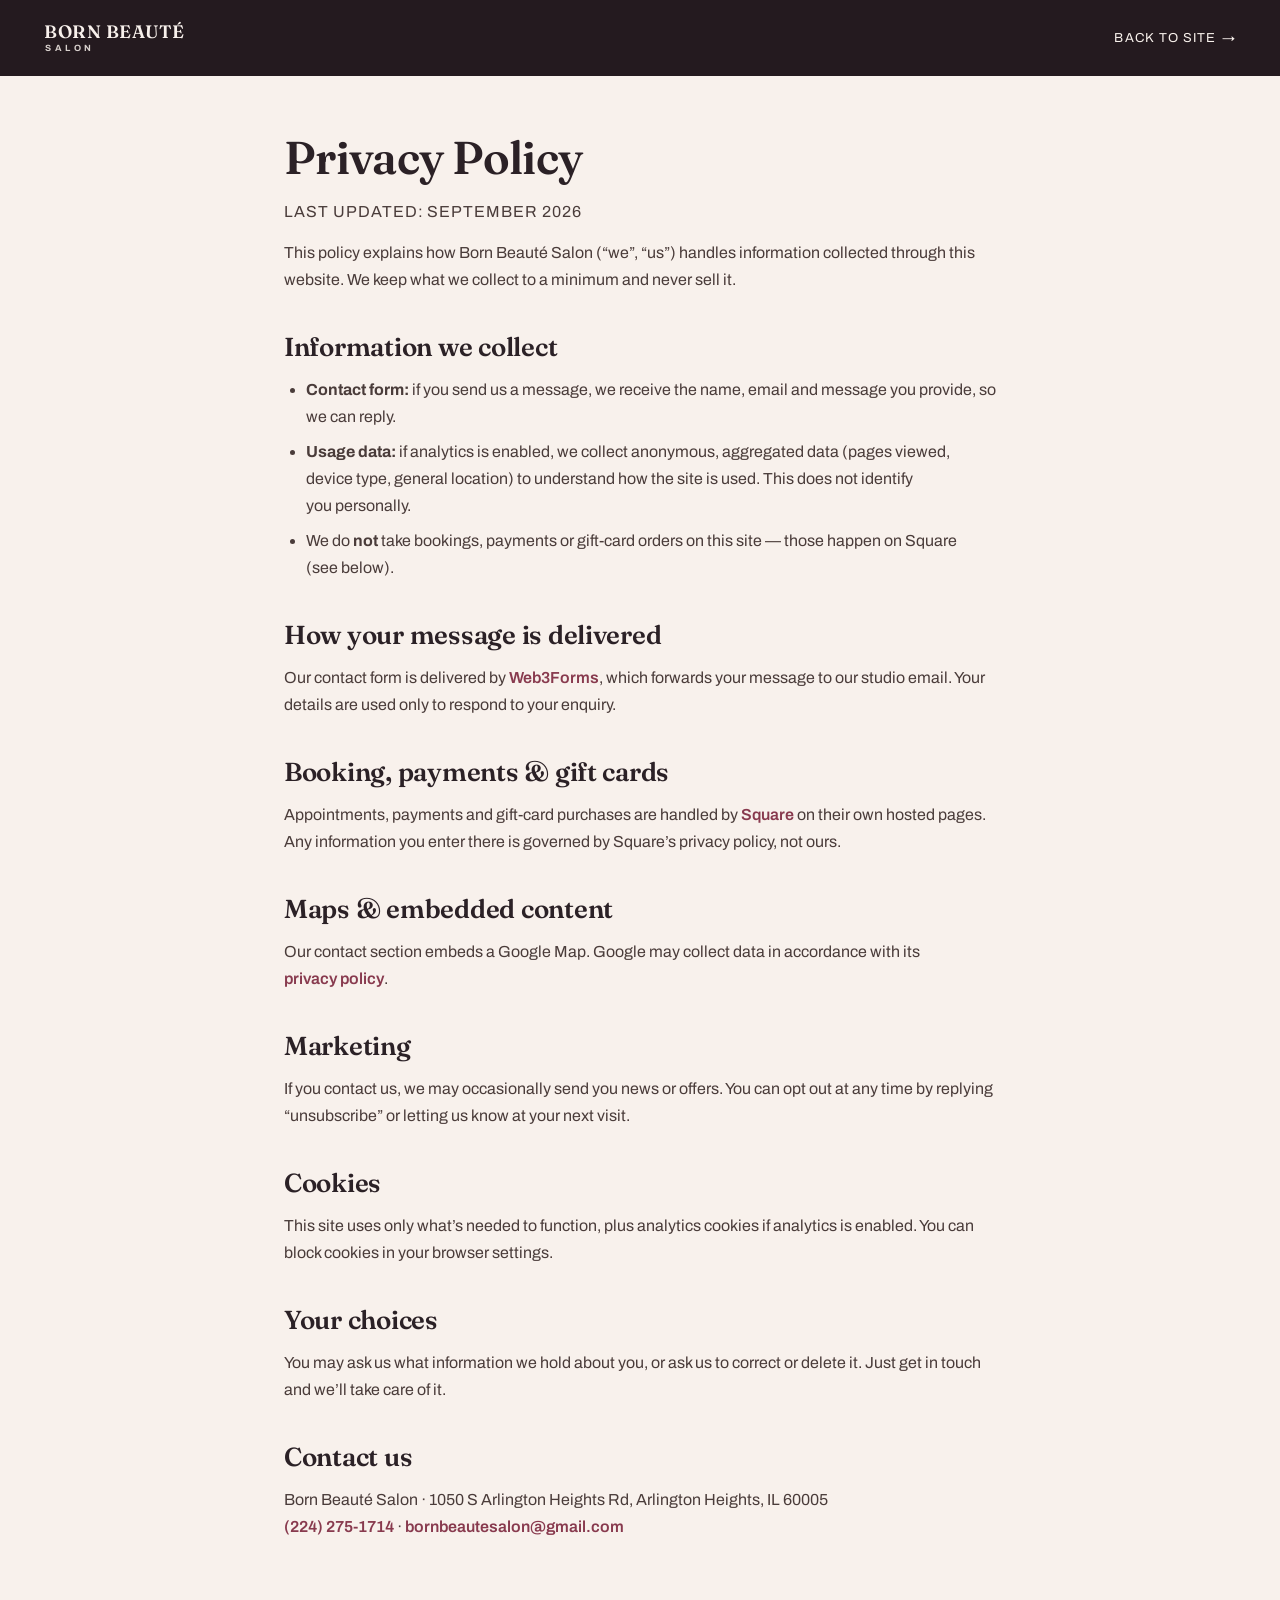
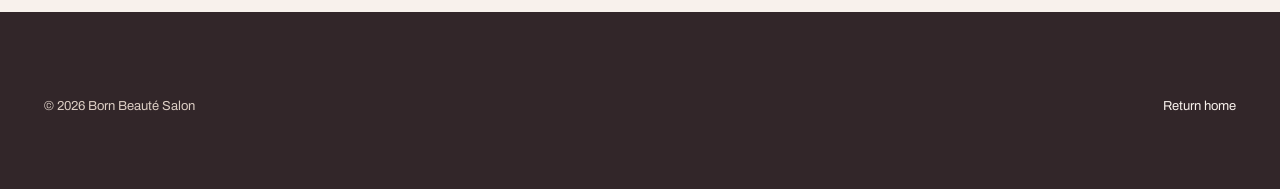
==== privacy.html @ f827e285 "Performance, SEO, FAQ, privacy and cache-busting audit Performance - Compress hero video 18.7 MB -> " ====
<!DOCTYPE html>
<html lang="en">
<head>
<meta charset="utf-8">
<meta name="viewport" content="width=device-width, initial-scale=1">
<title>Privacy Policy &mdash; Born Beaut&eacute; Salon</title>
<meta name="description" content="How Born Beaut&eacute; Salon collects, uses and protects your information.">
<meta name="robots" content="noindex, follow">
<meta name="theme-color" content="#141312">
<link rel="icon" href="assets/img/favicon.svg" type="image/svg+xml">
<link rel="preconnect" href="https://fonts.googleapis.com">
<link rel="preconnect" href="https://fonts.gstatic.com" crossorigin>
<link rel="stylesheet" href="assets/css/styles.css?v=2">
<script>document.documentElement.classList.add('js');</script>
<style>
  .legal-header { background: var(--ink-dark); color: var(--color-bg); }
  .legal-header .wrap { display: flex; align-items: center; justify-content: space-between; gap: 16px; min-height: var(--header-h); }
  .legal-main .wrap { max-width: 760px; padding-block: 56px 72px; }
  .legal-main h1 { font-family: var(--font-display); font-weight: 600; font-size: clamp(30px, 5vw, 46px); letter-spacing: -0.015em; }
  .legal-updated { font-size: 13px; letter-spacing: 0.06em; text-transform: uppercase; color: var(--color-neutral-600); margin-top: 12px; }
  .legal-main h2 { font-family: var(--font-display); font-weight: 600; font-size: clamp(20px, 3vw, 26px); letter-spacing: -0.01em; margin-top: 40px; }
  .legal-main p, .legal-main li { font-size: 16px; line-height: 27px; color: var(--color-neutral-800); }
  .legal-main p { margin-top: 14px; }
  .legal-main ul { margin: 14px 0 0; padding-left: 22px; list-style: disc; display: grid; gap: 8px; }
  .legal-main a { font-weight: 600; }
</style>
</head>
<body>

<header class="legal-header">
  <div class="wrap">
    <a class="nav-brand" href="index.html" aria-label="Born Beaut&eacute; Salon — home">
      <span class="brand-name">Born Beaut&eacute;</span>
      <span class="brand-sub">Salon</span>
    </a>
    <a class="link-arrow" href="index.html" style="color: var(--color-bg)">Back to site</a>
  </div>
</header>

<main class="legal-main">
  <div class="wrap">
    <h1>Privacy Policy</h1>
    <p class="legal-updated">Last updated: September 2026</p>

    <p>This policy explains how Born Beaut&eacute; Salon (&ldquo;we&rdquo;, &ldquo;us&rdquo;) handles information collected through this website. We keep what we collect to a minimum and never sell it.</p>

    <h2>Information we collect</h2>
    <ul>
      <li><strong>Contact form:</strong> if you send us a message, we receive the name, email and message you provide, so we can reply.</li>
      <li><strong>Usage data:</strong> if analytics is enabled, we collect anonymous, aggregated data (pages viewed, device type, general location) to understand how the site is used. This does not identify you personally.</li>
      <li>We do <strong>not</strong> take bookings, payments or gift-card orders on this site &mdash; those happen on Square (see below).</li>
    </ul>

    <h2>How your message is delivered</h2>
    <p>Our contact form is delivered by <a href="https://web3forms.com/privacy" target="_blank" rel="noopener noreferrer">Web3Forms</a>, which forwards your message to our studio email. Your details are used only to respond to your enquiry.</p>

    <h2>Booking, payments &amp; gift cards</h2>
    <p>Appointments, payments and gift-card purchases are handled by <a href="https://squareup.com/us/en/legal/general/privacy" target="_blank" rel="noopener noreferrer">Square</a> on their own hosted pages. Any information you enter there is governed by Square&rsquo;s privacy policy, not ours.</p>

    <h2>Maps &amp; embedded content</h2>
    <p>Our contact section embeds a Google Map. Google may collect data in accordance with its <a href="https://policies.google.com/privacy" target="_blank" rel="noopener noreferrer">privacy policy</a>.</p>

    <h2>Marketing</h2>
    <p>If you contact us, we may occasionally send you news or offers. You can opt out at any time by replying &ldquo;unsubscribe&rdquo; or letting us know at your next visit.</p>

    <h2>Cookies</h2>
    <p>This site uses only what&rsquo;s needed to function, plus analytics cookies if analytics is enabled. You can block cookies in your browser settings.</p>

    <h2>Your choices</h2>
    <p>You may ask us what information we hold about you, or ask us to correct or delete it. Just get in touch and we&rsquo;ll take care of it.</p>

    <h2>Contact us</h2>
    <p>Born Beaut&eacute; Salon &middot; 1050 S Arlington Heights Rd, Arlington Heights, IL 60005<br>
    <a href="tel:+12242751714" class="num">(224) 275-1714</a> &middot; <a href="mailto:bornbeautesalon@gmail.com">bornbeautesalon@gmail.com</a></p>
  </div>
</main>

<footer class="site-footer">
  <div class="wrap">
    <div class="footer-bottom" style="border-top: 0; margin-top: 0;">
      <span>&copy; <span id="year">2026</span> Born Beaut&eacute; Salon</span>
      <a href="index.html" style="color: var(--color-bg)">Return home</a>
    </div>
  </div>
</footer>

<script>try{document.getElementById('year').textContent=new Date().getFullYear();}catch(e){}</script>
</body>
</html>
---- assets/css/styles.css ----
/* ============================================================================
   Born Beaute Salon - implementation of the "Modernist" design system.
   The token block below is copied from the Modernist design system in _ds/,
   which stays the source of truth for the look. Retune there, then mirror here.
   ========================================================================== */

@import url('https://fonts.googleapis.com/css2?family=Archivo:wght@400;600;800&display=swap');
@import url('https://fonts.googleapis.com/css2?family=Fraunces:ital,opsz,wght@0,9..144,400;0,9..144,500;0,9..144,600;0,9..144,700;1,9..144,500;1,9..144,600&display=swap');

:root {
  /* Warm "blush atelier" palette — soft cream ground, rose accent, gold
     secondary. Retuned from the Modernist greys for a softer, editorial feel. */
  --color-bg: #f8f1ec;
  --color-surface: #f1e4dd;
  --color-text: #2b2126;
  --color-accent: #b8556e;
  --color-accent-2: #c79a5c;
  --color-divider: color-mix(in srgb, #2b2126 24%, transparent);

  --color-neutral-100: #f7efe9;
  --color-neutral-200: #ece0d8;
  --color-neutral-300: #dccec4;
  --color-neutral-400: #c3b2a7;
  --color-neutral-500: #a4928a;
  --color-neutral-600: #877772;
  --color-neutral-700: #6c5b57;
  --color-neutral-800: #4a3c3a;
  --color-neutral-900: #322629;

  --color-accent-100: #fbeef1;
  --color-accent-200: #f6dae0;
  --color-accent-300: #ecbac6;
  --color-accent-400: #dd93a6;
  --color-accent-500: #cc6f88;
  --color-accent-600: #a5455e;
  --color-accent-700: #883a4e;
  --color-accent-800: #632b39;
  --color-accent-900: #431e28;

  /* Fraunces (soft serif) carries the display headings; Archivo stays on
     labels, buttons, numbers and body for crispness. */
  --font-display: "Fraunces", Georgia, "Times New Roman", serif;
  --font-heading: "Archivo", system-ui, sans-serif;
  --font-heading-weight: 800;
  --font-body: "Archivo", system-ui, sans-serif;

  --space-1: 4px;
  --space-2: 8px;
  --space-3: 12px;
  --space-4: 16px;
  --space-6: 24px;
  --space-8: 32px;

  --radius-md: 10px;
  --radius-lg: 22px;

  --shadow-sm: 0 1px 2px color-mix(in srgb, #322629 12%, transparent);
  --shadow-md: 0 6px 20px color-mix(in srgb, #322629 14%, transparent);
  --shadow-lg: 0 18px 44px color-mix(in srgb, #322629 20%, transparent);

  --ink-dark: #241a1f;
  --rule: 1.5px solid var(--color-divider);
  --wrap: 1240px;
  --gutter: 24px;
  --header-h: 76px;
}

/* --- base ---------------------------------------------------------------- */

*, *::before, *::after { box-sizing: border-box; }

html { scroll-behavior: smooth; scroll-padding-top: calc(var(--header-h) + 16px); }
@media (prefers-reduced-motion: reduce) {
  html { scroll-behavior: auto; }
  *, *::before, *::after { animation-duration: .001ms !important; transition-duration: .001ms !important; }
}

body {
  margin: 0;
  background: var(--color-bg);
  color: var(--color-text);
  font-family: var(--font-body);
  font-size: 15px;
  line-height: 1.55;
  font-weight: 400;
  text-wrap: pretty;
  -webkit-font-smoothing: antialiased;
}

h1, h2, h3, h4, h5, h6 {
  font-family: var(--font-heading);
  font-weight: var(--font-heading-weight);
  line-height: 1.12;
  letter-spacing: -0.015em;
  margin: 0;
}
p { margin: 0; }
img, svg { display: block; max-width: 100%; }
figure { margin: 0; }
ul { margin: 0; padding: 0; list-style: none; }
dl, dd { margin: 0; }

a { color: var(--color-accent-700); text-decoration: none; text-underline-offset: 3px; }
a:hover { color: var(--color-accent); }

:focus { outline: none; }
:focus-visible { outline: 2px solid var(--color-accent); outline-offset: 2px; }
::selection { background: color-mix(in srgb, var(--color-accent) 30%, transparent); }

.grayscale { filter: grayscale(1) contrast(1.08); }
.visually-hidden {
  position: absolute; width: 1px; height: 1px; padding: 0; margin: -1px;
  overflow: hidden; clip: rect(0 0 0 0); white-space: nowrap; border: 0;
}

.skip-link {
  position: absolute; left: 12px; top: -60px; z-index: 200;
  background: var(--color-accent); color: var(--color-bg);
  padding: 10px 16px; font-family: var(--font-heading); font-weight: 800; font-size: 14px;
  transition: top .15s ease;
}
.skip-link:focus { top: 12px; color: var(--color-bg); }

/* --- shared type --------------------------------------------------------- */

.wrap { max-width: var(--wrap); margin: 0 auto; padding-inline: var(--gutter); }

.kicker {
  display: block; font-size: 13px; line-height: 14px;
  letter-spacing: 0.08em; text-transform: uppercase;
  color: var(--color-accent-700); margin-bottom: 14px;
}
.kicker--light { color: inherit; opacity: .85; }

.h2 {
  font-size: clamp(28px, 3.2vw, 40px); line-height: 1.1;
  letter-spacing: -0.015em; margin-left: -0.02em;
}
.lede { font-size: 16px; line-height: 28px; max-width: 54ch; margin-top: 20px; }
.num { font-feature-settings: "tnum" 1; }
.eyebrow { font-size: 13px; letter-spacing: 0.08em; text-transform: uppercase; }

.hr { height: 2px; border: 0; margin: 0; background: var(--color-divider); }
.section { padding-block: 56px; }
.spacer-56 { height: 56px; }

/* --- buttons ------------------------------------------------------------- */

.btn {
  display: inline-flex; align-items: center; justify-content: center; gap: 6px;
  cursor: pointer; text-decoration: none; white-space: nowrap; flex: none;
  font-family: var(--font-heading); font-weight: var(--font-heading-weight);
  font-size: 14px; line-height: 1.2; color: var(--color-text);
  background: transparent; border: 1px solid transparent;
  padding: var(--space-2) calc(var(--space-3) * 1.2);
  border-radius: var(--radius-md);
  transition: background-color .15s ease, color .15s ease, border-color .15s ease;
}
.btn:disabled { opacity: .45; cursor: not-allowed; }
.btn-primary { background: var(--color-accent); color: var(--color-bg); }
.btn-primary:hover { background: var(--color-accent-600); color: var(--color-bg); }
.btn-primary:active { background: var(--color-accent-700); }
.btn-secondary { border-color: var(--color-divider); }
.btn-secondary:hover { background: color-mix(in srgb, var(--color-text) 7%, transparent); color: var(--color-text); }
.btn-secondary:active { background: color-mix(in srgb, var(--color-text) 14%, transparent); }
.btn-on-dark { color: var(--color-bg); border: 2px solid var(--color-bg); background: transparent; }
.btn-on-dark:hover { background: var(--color-bg); color: var(--ink-dark); }
.btn-lg { padding: 13px 24px; font-size: 15px; }

.link-arrow {
  font-size: 13px; letter-spacing: 0.08em; text-transform: uppercase;
  display: inline-flex; align-items: center; gap: 6px;
}
.link-arrow::after { content: "\2192"; transition: transform .15s ease; }
.link-arrow:hover::after { transform: translateX(3px); }

/* --- header -------------------------------------------------------------- */

.site-header {
  position: fixed; inset: 0 0 auto; z-index: 100;
  color: var(--color-bg);
  border-bottom: 2px solid rgba(243, 242, 242, 0.35);
  background: transparent;
  transition: background-color .25s ease, border-color .25s ease, box-shadow .25s ease;
}
.site-header.is-stuck {
  background: var(--ink-dark);
  border-bottom-color: rgba(243, 242, 242, 0.18);
  box-shadow: var(--shadow-md);
}

.nav {
  display: flex; align-items: center; gap: var(--space-4);
  max-width: var(--wrap); margin: 0 auto;
  padding: var(--space-3) var(--gutter);
  min-height: var(--header-h);
}
.nav-brand {
  font-family: var(--font-heading); font-weight: 800; font-size: 18px;
  letter-spacing: -0.02em; margin-right: auto; color: inherit;
}
.nav-brand:hover { color: inherit; }
.nav-links { display: flex; align-items: center; gap: var(--space-4); }
.nav-links a {
  color: inherit; font-size: 14px; white-space: nowrap;
  padding-block: 4px; border-bottom: 2px solid transparent;
}
.nav-links a:hover { color: inherit; border-bottom-color: var(--color-accent); }
.nav-links a.is-active { border-bottom-color: var(--color-accent); }
.nav-phone { font-size: 13px; letter-spacing: 0.08em; text-transform: uppercase; white-space: nowrap; color: inherit; }
.nav-phone:hover { color: inherit; }

.cart-btn {
  position: relative; display: inline-flex; align-items: center; gap: 8px;
  background: none; border: 0; cursor: pointer; color: inherit;
  font-family: var(--font-heading); font-weight: 800; font-size: 13px;
  letter-spacing: 0.08em; text-transform: uppercase; padding: 6px 2px;
}
.cart-btn:hover { color: var(--color-accent-400); }
.cart-icon { flex: none; }
.cart-count {
  min-width: 20px; height: 20px; padding-inline: 5px;
  display: inline-grid; place-items: center;
  background: var(--color-accent); color: var(--color-bg);
  font-size: 12px; line-height: 1; font-feature-settings: "tnum" 1;
}
.cart-count[hidden] { display: none; }

.nav-toggle {
  display: none; width: 40px; height: 40px; padding: 0;
  background: none; border: 0; cursor: pointer; color: inherit;
}
.nav-toggle span { display: block; width: 22px; height: 2px; background: currentColor; margin: 0 auto; position: relative; transition: background-color .2s ease; }
.nav-toggle span::before, .nav-toggle span::after {
  content: ""; position: absolute; left: 0; width: 22px; height: 2px; background: currentColor;
  transition: transform .2s ease, top .2s ease;
}
.nav-toggle span::before { top: -7px; }
.nav-toggle span::after { top: 7px; }
.nav-toggle[aria-expanded="true"] span { background: transparent; }
.nav-toggle[aria-expanded="true"] span::before { top: 0; transform: rotate(45deg); }
.nav-toggle[aria-expanded="true"] span::after { top: 0; transform: rotate(-45deg); }

@media (max-width: 1140px) {
  .nav-phone { display: none; }
}
@media (max-width: 900px) {
  .nav-toggle { display: block; order: 3; }
  .nav-links {
    position: fixed; inset: var(--header-h) 0 auto; display: block;
    background: var(--ink-dark); padding: 8px var(--gutter) 24px;
    border-bottom: 2px solid rgba(243, 242, 242, 0.2);
    transform: translateY(-8px); opacity: 0; pointer-events: none;
    transition: opacity .18s ease, transform .18s ease;
    max-height: calc(100vh - var(--header-h)); overflow-y: auto;
  }
  .nav-links.is-open { opacity: 1; transform: none; pointer-events: auto; }
  .nav-links a { display: block; padding: 14px 0; font-size: 17px; border-bottom: 1px solid rgba(243, 242, 242, 0.15); }
  .nav-links a:hover, .nav-links a.is-active { border-bottom-color: rgba(243, 242, 242, 0.15); color: var(--color-accent-400); }
  .nav .btn-primary { order: 2; }
  .nav .cart-btn { order: 1; }
}
@media (max-width: 620px) {
  .nav .btn-primary span { display: none; }
  .nav .btn-primary::after { content: "Book"; }
  .cart-btn-label { display: none; }
}

/* --- hero ---------------------------------------------------------------- */

.hero { position: relative; background: var(--color-neutral-900); overflow: hidden; }
.hero-media { position: absolute; inset: 0; }
.hero-media img,
.hero-media video { width: 100%; height: 100%; object-fit: cover; display: block; }
.hero-media::after {
  content: ""; position: absolute; inset: 0; pointer-events: none;
  background: linear-gradient(100deg, rgba(20, 19, 18, .88) 0%, rgba(20, 19, 18, .72) 38%, rgba(20, 19, 18, .28) 68%, rgba(20, 19, 18, .15) 100%);
}
.hero-scrim {
  position: absolute; inset: 0 0 auto; height: 190px; z-index: 1; pointer-events: none;
  background: linear-gradient(to bottom, rgba(20, 19, 18, .82) 0%, rgba(20, 19, 18, .6) 55%, rgba(20, 19, 18, 0) 100%);
}

.hero-body {
  position: relative; z-index: 2; color: var(--color-bg);
  min-height: 100vh; min-height: 100svh; /* full-screen hero */
  display: flex; flex-direction: column; justify-content: flex-end;
  padding-top: calc(var(--header-h) + 96px);
  text-align: left;
}
/* Pin the hero copy to the left edge instead of the centered page column, so
   on wide/full-screen displays the text reads as left-aligned, not centered. */
.hero-body > .wrap {
  max-width: 1400px;
  margin-inline: 0 auto;
  padding-inline: clamp(24px, 5vw, 72px);
}
.hero-eyebrow { display: block; margin-bottom: 22px; }
.hero h1 {
  font-size: clamp(44px, 7.4vw, 92px); line-height: 1.02;
  letter-spacing: -0.03em; margin-left: -0.05em;
}
.hero h1 span { display: block; }
.hero-copy { font-size: 17px; line-height: 28px; max-width: 42ch; margin-top: 32px; }
.hero-actions { display: flex; gap: 12px; flex-wrap: wrap; margin-top: 32px; }

.stats {
  display: grid; grid-template-columns: repeat(3, auto); justify-content: start;
  gap: 14px 56px; margin-top: 56px;
  border-top: 2px solid rgba(243, 242, 242, 0.35); padding: 28px 0 40px;
}
.stat-value { font-family: var(--font-heading); font-weight: 800; font-size: 34px; line-height: 40px; margin-left: -0.045em; }
.stat-label { font-size: 13px; line-height: 14px; letter-spacing: 0.08em; text-transform: uppercase; margin-top: 10px; }

@media (max-width: 620px) {
  .hero-body { min-height: 0; padding-top: calc(var(--header-h) + 64px); }
  .stats { gap: 22px 36px; grid-template-columns: repeat(2, auto); }
}

/* --- about --------------------------------------------------------------- */

.about {
  display: grid; grid-template-columns: minmax(0, 5fr) minmax(0, 7fr);
  gap: 28px clamp(24px, 5vw, 88px); align-items: start;
}
.about-media img { width: 100%; aspect-ratio: 4 / 3; object-fit: cover; background: var(--color-surface); }
.about .lede { max-width: 52ch; margin-top: 24px; }

.feature-grid {
  display: grid; grid-template-columns: repeat(auto-fit, minmax(200px, 1fr));
  margin-top: 32px; border-top: var(--rule);
}
.feature { border-bottom: var(--rule); padding: 18px 0; }
.feature h3 { font-size: 15px; line-height: 20px; letter-spacing: 0; }
.feature p { font-size: 14px; line-height: 22px; color: var(--color-neutral-700); margin: 6px 24px 0 0; }

@media (max-width: 860px) {
  .about { grid-template-columns: 1fr; }
}

/* --- services ------------------------------------------------------------ */

/* 340px keeps the track count at 3 / 2 / 1, so the six cards always fill
   their rows and the divider background is never left showing through. */
/* Per-card borders (not a shared-background gap trick) so an incomplete
   last row leaves empty page background, never a stray coloured block. */
.service-grid {
  display: grid; grid-template-columns: repeat(auto-fit, minmax(340px, 1fr));
  margin-top: 40px; border-top: var(--rule); border-left: var(--rule);
}
.service {
  background: var(--color-bg); padding: 28px 24px 24px;
  display: flex; flex-direction: column; gap: 10px;
  border-right: var(--rule); border-bottom: var(--rule);
}
.service-top { display: flex; align-items: baseline; justify-content: space-between; gap: 16px; }
.service-num {
  font-family: var(--font-heading); font-weight: 800; font-size: 13px; line-height: 14px;
  letter-spacing: 0.08em; text-transform: uppercase; color: var(--color-accent-700);
  font-feature-settings: "tnum" 1;
}
.service-dot { width: 10px; height: 10px; background: var(--color-accent); flex: none; transition: transform .2s ease; }
.service:hover .service-dot { transform: scale(1.6); }
.service h3 { font-size: 24px; line-height: 28px; letter-spacing: -0.01em; margin-top: 14px; }
.service-blurb { font-size: 15px; line-height: 24px; color: var(--color-neutral-700); max-width: 34ch; }
.service-foot {
  display: flex; align-items: baseline; justify-content: space-between; gap: 16px;
  margin-top: auto; padding-top: 14px; border-top: var(--rule);
}
.service-price { font-family: var(--font-heading); font-weight: 800; font-size: 17px; line-height: 22px; font-feature-settings: "tnum" 1; }

/* --- price list ---------------------------------------------------------- */

/* Balanced multi-column flow, not a row-locked grid: menu lists range from 6
   to 15 rows, and a grid forces every item in a row to match its tallest
   neighbour — e.g. 6-row Haircuts stretched to match 15-row Colour Service,
   leaving a big empty gap underneath. Columns let each group keep its own
   natural height and the browser balances the columns instead. */
.price-groups {
  columns: 3 320px; column-gap: clamp(32px, 6vw, 96px); column-fill: balance;
  margin-top: 44px;
}
.price-group {
  break-inside: avoid-column; margin-bottom: 40px;
}
.price-group h3 {
  font-size: 13px; line-height: 14px; letter-spacing: 0.08em; text-transform: uppercase;
  margin-bottom: 18px; padding-bottom: 14px; border-bottom: var(--rule);
}
.price-row { display: flex; align-items: baseline; gap: 8px; padding: 9px 0; }
.price-row dt { font-size: 15.5px; line-height: 24px; flex: none; }
.price-row dd { font-family: var(--font-heading); font-weight: 800; font-size: 15.5px; line-height: 24px; flex: none; font-feature-settings: "tnum" 1; }
.price-lead { flex: 1; border-bottom: 1px dotted var(--color-divider); transform: translateY(-4px); }

/* --- testimonials -------------------------------------------------------- */

.quote-grid {
  display: grid; grid-template-columns: repeat(auto-fit, minmax(280px, 1fr));
  gap: 40px clamp(32px, 5vw, 72px); margin-top: 8px;
}
.quote { border-top: var(--rule); padding-top: 24px; }
.quote blockquote {
  font-family: var(--font-heading); font-weight: 800; font-size: 21px; line-height: 30px;
  letter-spacing: -0.01em; margin: 0;
}
.quote figcaption { display: flex; align-items: center; gap: 12px; margin-top: 24px; }
.quote figcaption img { width: 44px; height: 44px; border-radius: 50%; object-fit: cover; flex: none; background: var(--color-surface); }
.quote-name { display: block; font-size: 14px; line-height: 18px; font-family: var(--font-heading); font-weight: 800; }
.quote-stars { display: block; font-size: 13px; line-height: 18px; letter-spacing: 0.08em; color: var(--color-accent-700); }

/* --- booking ------------------------------------------------------------- */

.book { background: var(--color-accent); color: var(--color-bg); }
.book .wrap { padding-block: 84px; }
.book h2 {
  font-size: clamp(34px, 4.2vw, 56px); line-height: 1.06;
  letter-spacing: -0.015em; margin-left: -0.058em;
}
.book h2 span { display: block; }
.book-meta { display: flex; align-items: center; gap: 24px; flex-wrap: wrap; margin-top: 36px; }
.book-phone { font-family: var(--font-heading); font-weight: 800; font-size: 24px; line-height: 32px; color: var(--color-bg); font-feature-settings: "tnum" 1; }
.book-phone:hover { color: var(--color-bg); text-decoration: underline; }

.book-layout {
  display: grid; grid-template-columns: minmax(0, 5fr) minmax(0, 7fr);
  gap: 40px clamp(24px, 5vw, 88px); align-items: start;
  margin-top: 56px; padding-top: 48px; border-top: 2px solid rgba(243, 242, 242, 0.4);
}
.book-layout h3 { font-size: 22px; line-height: 28px; }
.book-layout .book-intro p { font-size: 15px; line-height: 26px; margin-top: 14px; max-width: 40ch; }
.book-hours { margin-top: 24px; display: grid; gap: 6px; font-size: 14px; line-height: 22px; font-feature-settings: "tnum" 1; }

.form-grid { display: grid; grid-template-columns: repeat(2, minmax(0, 1fr)); gap: 20px; }
.field { display: block; }
.field--full { grid-column: 1 / -1; }
.field > span {
  display: block; font-size: 13px; letter-spacing: 0.08em; text-transform: uppercase;
  margin-bottom: 8px;
}
.input {
  width: 100%; min-height: 46px; padding: 10px 12px; font: inherit; font-size: 15px;
  color: var(--color-bg); caret-color: var(--color-bg);
  background: rgba(20, 19, 18, 0.14);
  border: 2px solid rgba(243, 242, 242, 0.55); border-radius: 0;
  color-scheme: dark; /* native date picker + select popup follow the field */
  transition: border-color .15s ease, background-color .15s ease;
}
.input::placeholder { color: rgba(243, 242, 242, 0.65); }
.input:hover { border-color: rgba(243, 242, 242, 0.85); }
.input:focus { border-color: var(--color-bg); background: rgba(20, 19, 18, 0.22); outline: none; }
.input:focus-visible { outline: 2px solid var(--color-bg); outline-offset: 2px; }
select.input {
  appearance: none;
  background-image: linear-gradient(45deg, transparent 50%, currentColor 50%), linear-gradient(135deg, currentColor 50%, transparent 50%);
  background-position: calc(100% - 20px) 21px, calc(100% - 14px) 21px;
  background-size: 6px 6px; background-repeat: no-repeat;
}
select.input option { color: var(--color-text); background: var(--color-bg); }
textarea.input { min-height: 108px; resize: vertical; }
.input[aria-invalid="true"] { border-color: #ffdad2; background: rgba(20, 19, 18, 0.3); }
/* overrides the uppercase label styling above - error copy reads as a sentence */
.field > span.field-error {
  display: block; font-size: 13.5px; line-height: 18px;
  margin: 7px 0 0; text-transform: none; letter-spacing: 0;
}
.field > span.field-error::before { content: "\2717\00a0"; }
.field > span.field-error:empty { display: none; }

.form-foot { display: flex; align-items: center; gap: 20px; flex-wrap: wrap; margin-top: 28px; }
.form-fine { font-size: 13px; line-height: 20px; opacity: .9; max-width: 44ch; }
.form-status {
  grid-column: 1 / -1; margin-top: 4px; padding: 16px 18px;
  background: rgba(20, 19, 18, 0.22); border-left: 4px solid var(--color-bg);
  font-size: 15px; line-height: 24px;
}
.form-status[hidden] { display: none; }

@media (max-width: 860px) {
  .book-layout { grid-template-columns: 1fr; }
  .form-grid { grid-template-columns: 1fr; }
  .book .wrap { padding-block: 64px; }
}

/* --- shop ---------------------------------------------------------------- */

.shop-head { display: flex; align-items: baseline; justify-content: space-between; gap: 24px; flex-wrap: wrap; }
.product-grid {
  display: grid; grid-template-columns: repeat(auto-fit, minmax(220px, 1fr));
  gap: 32px clamp(24px, 3vw, 40px); margin-top: 40px;
}
.product { display: flex; flex-direction: column; gap: 14px; }
.product-media { overflow: hidden; background: var(--color-surface); }
.product-media img { width: 100%; aspect-ratio: 1 / 1; object-fit: cover; transition: transform .3s ease; }
.product:hover .product-media img { transform: scale(1.04); }
.product-info { border-top: var(--rule); padding-top: 12px; }
.product-name { font-family: var(--font-heading); font-weight: 800; font-size: 16px; line-height: 22px; }
.product-kind { font-size: 13px; line-height: 18px; letter-spacing: 0.04em; text-transform: uppercase; color: var(--color-neutral-700); margin-top: 4px; }
.product-foot { display: flex; align-items: center; justify-content: space-between; gap: 12px; margin-top: auto; }
.product-price { font-family: var(--font-heading); font-weight: 800; font-size: 16px; font-feature-settings: "tnum" 1; }

/* --- cart drawer --------------------------------------------------------- */

.drawer-backdrop {
  position: fixed; inset: 0; z-index: 150; background: rgba(20, 19, 18, 0.55);
  opacity: 0; pointer-events: none; transition: opacity .2s ease;
}
.drawer-backdrop.is-open { opacity: 1; pointer-events: auto; }

.drawer {
  position: fixed; top: 0; right: 0; bottom: 0; z-index: 160;
  width: min(420px, 100%); background: var(--color-bg);
  display: flex; flex-direction: column;
  transform: translateX(100%); transition: transform .25s ease;
  box-shadow: var(--shadow-lg);
}
.drawer.is-open { transform: none; }
.drawer-head {
  display: flex; align-items: center; justify-content: space-between; gap: 16px;
  padding: 22px var(--space-6); border-bottom: var(--rule);
}
.drawer-head h2 { font-size: 20px; }
.drawer-close { background: none; border: 0; cursor: pointer; font-size: 26px; line-height: 1; color: var(--color-text); padding: 2px 8px; }
.drawer-close:hover { color: var(--color-accent); }
.drawer-body { flex: 1; overflow-y: auto; padding: var(--space-6); }
.drawer-empty { font-size: 15px; line-height: 24px; color: var(--color-neutral-700); }
.cart-line { display: grid; grid-template-columns: 56px 1fr auto; gap: 14px; align-items: start; padding: 16px 0; border-bottom: 1px solid var(--color-divider); }
.cart-line:first-child { padding-top: 0; }
.cart-line img { width: 56px; height: 56px; object-fit: cover; background: var(--color-surface); }
.cart-line-name { font-family: var(--font-heading); font-weight: 800; font-size: 15px; line-height: 20px; }
.cart-line-kind { font-size: 12px; letter-spacing: 0.04em; text-transform: uppercase; color: var(--color-neutral-700); margin-top: 2px; }
.qty { display: inline-flex; align-items: center; border: 1px solid var(--color-divider); margin-top: 8px; }
.qty button { width: 28px; height: 28px; background: none; border: 0; cursor: pointer; font-size: 16px; line-height: 1; color: var(--color-text); }
.qty button:hover { background: color-mix(in srgb, var(--color-text) 8%, transparent); }
.qty span { min-width: 28px; text-align: center; font-size: 14px; font-feature-settings: "tnum" 1; }
.cart-line-price { font-family: var(--font-heading); font-weight: 800; font-size: 15px; font-feature-settings: "tnum" 1; }
.drawer-foot { border-top: var(--rule); padding: var(--space-6); display: grid; gap: 14px; }
.cart-total { display: flex; align-items: baseline; justify-content: space-between; font-family: var(--font-heading); font-weight: 800; font-size: 18px; font-feature-settings: "tnum" 1; }
.drawer-note { font-size: 13px; line-height: 20px; color: var(--color-neutral-700); }

.toast {
  position: fixed; left: 50%; bottom: 28px; z-index: 170; transform: translate(-50%, 20px);
  background: var(--ink-dark); color: var(--color-bg);
  padding: 12px 20px; font-size: 14px;
  opacity: 0; pointer-events: none; transition: opacity .2s ease, transform .2s ease;
}
.toast.is-visible { opacity: 1; transform: translate(-50%, 0); }

/* --- footer -------------------------------------------------------------- */

.site-footer { background: var(--color-neutral-900); color: var(--color-bg); }
.site-footer .wrap { padding-block: 64px 28px; }
.footer-grid { display: grid; grid-template-columns: repeat(auto-fit, minmax(200px, 1fr)); gap: 40px clamp(24px, 4vw, 64px); }
.footer-brand { font-family: var(--font-heading); font-weight: 800; font-size: 22px; letter-spacing: -0.02em; }
.footer-about { font-size: 14px; line-height: 24px; margin-top: 16px; max-width: 30ch; color: var(--color-neutral-200); }
.footer-social { display: flex; gap: 16px; margin-top: 20px; font-size: 13px; letter-spacing: 0.08em; text-transform: uppercase; }
.footer-col h2 { font-size: 13px; font-weight: 400; letter-spacing: 0.08em; text-transform: uppercase; color: var(--color-neutral-300); margin-bottom: 16px; font-family: var(--font-body); }
.footer-col ul { display: grid; gap: 8px; font-size: 14px; line-height: 20px; }
.site-footer a { color: var(--color-bg); }
.site-footer a:hover { color: var(--color-accent-400); }
.footer-muted { color: var(--color-neutral-300); }
.footer-bottom {
  display: flex; align-items: center; justify-content: space-between; gap: 16px; flex-wrap: wrap;
  margin-top: 48px; border-top: 2px solid var(--color-neutral-700); padding-top: 20px;
  font-size: 13px; color: var(--color-neutral-300);
}

/* --- back to top --------------------------------------------------------- */

.to-top {
  position: fixed; right: 20px; bottom: 20px; z-index: 90;
  width: 46px; height: 46px; display: grid; place-items: center;
  background: var(--ink-dark); color: var(--color-bg);
  border: 0; cursor: pointer; font-size: 18px;
  opacity: 0; pointer-events: none; transform: translateY(8px);
  transition: opacity .2s ease, transform .2s ease, background-color .15s ease;
}
.to-top.is-visible { opacity: 1; pointer-events: auto; transform: none; }
.to-top:hover { background: var(--color-accent); }

/* --- reveal on scroll ---------------------------------------------------- */

/* Scoped to .js so the page still shows every section if the script never runs. */
.js .reveal { opacity: 0; transform: translateY(14px); transition: opacity .5s ease, transform .5s ease; }
.js .reveal.is-in { opacity: 1; transform: none; }
@media (prefers-reduced-motion: reduce) { .js .reveal { opacity: 1; transform: none; } }

@media print {
  .site-header, .to-top, .drawer, .drawer-backdrop, .hero-media, .toast { display: none !important; }
  body { background: #fff; }
}

/* ============================================================================
   Real-content components (Arlington Heights rebuild)
   Booking + shop moved to external Square; added team, gift, contact, menu
   durations, and a floating "Text us" action.
   ========================================================================== */

/* --- full menu: appointment durations ------------------------------------ */

.menu-dur {
  display: block; font-family: var(--font-body); font-weight: 400;
  font-size: 12px; line-height: 16px; letter-spacing: 0.04em; text-transform: uppercase;
  color: var(--color-neutral-600); margin-top: 3px;
}
.price-row { align-items: baseline; }
.price-row dt { font-family: var(--font-body); }
.menu-note {
  margin-top: 16px; font-size: 13px; line-height: 20px;
  color: var(--color-neutral-700); max-width: 44ch;
}

/* --- team ---------------------------------------------------------------- */

/* Per-card borders, same reasoning as .service-grid above. */
.team-grid {
  display: grid; grid-template-columns: repeat(auto-fit, minmax(280px, 1fr));
  margin-top: 40px; border-top: var(--rule); border-left: var(--rule);
}
.member {
  background: var(--color-bg); padding: 28px 24px;
  display: flex; flex-direction: column; gap: 12px;
  border-right: var(--rule); border-bottom: var(--rule);
}
.avatar {
  width: 56px; height: 56px; flex: none; display: grid; place-items: center;
  background: var(--ink-dark); color: var(--color-bg);
  font-family: var(--font-heading); font-weight: 800; font-size: 18px; letter-spacing: 0.02em;
}
.avatar::after { content: attr(data-initials); }
.member:nth-child(3n+2) .avatar { background: var(--color-accent); }
.member:nth-child(3n) .avatar { background: var(--color-neutral-700); }
.member-name { font-family: var(--font-heading); font-weight: 800; font-size: 19px; line-height: 24px; letter-spacing: -0.01em; }
.member-role { font-size: 12px; letter-spacing: 0.08em; text-transform: uppercase; color: var(--color-accent-700); margin-top: -6px; }
.member-bio { font-size: 14px; line-height: 22px; color: var(--color-neutral-700); }

/* --- book band: supporting line ------------------------------------------ */

.book-sub { font-size: 16px; line-height: 26px; max-width: 52ch; margin-top: 20px; }

/* gift-card styles now live in the "Gift card 3D showcase" block near the end */

/* --- contact ------------------------------------------------------------- */

.contact-layout {
  display: grid; grid-template-columns: minmax(0, 7fr) minmax(0, 5fr);
  gap: 40px clamp(24px, 5vw, 72px); align-items: start; margin-top: 40px;
}
.contact-info { display: grid; gap: 28px; }
.info-block h3 { font-size: 13px; letter-spacing: 0.08em; text-transform: uppercase; color: var(--color-accent-700); margin-bottom: 10px; }
.info-block p { font-size: 16px; line-height: 26px; }
.info-block .link-arrow { margin-top: 10px; }
.hours { display: grid; gap: 8px; }
.hours > div { display: flex; align-items: baseline; gap: 12px; }
.hours dt { font-size: 15px; min-width: 96px; }
.hours dd { font-family: var(--font-heading); font-weight: 800; font-size: 15px; }

.map { margin-top: 44px; border: var(--rule); background: var(--color-surface); }
.map iframe { display: block; width: 100%; height: 380px; border: 0; filter: grayscale(1) contrast(1.05); }

@media (max-width: 860px) {
  .contact-layout { grid-template-columns: 1fr; }
  .map iframe { height: 300px; }
}

/* --- form: light theme (contact lives on the page ground, not the band) --- */

.contact-form .form-grid { grid-template-columns: 1fr; gap: 18px; }
.contact-form .field > span { color: var(--color-neutral-700); }
.contact-form .input {
  color: var(--color-text); caret-color: var(--color-accent);
  background: var(--color-surface);
  border: 2px solid var(--color-divider); color-scheme: light;
}
.contact-form .input::placeholder { color: var(--color-neutral-500); }
.contact-form .input:hover { border-color: color-mix(in srgb, var(--color-text) 55%, transparent); }
.contact-form .input:focus { border-color: var(--color-accent); background: var(--color-bg); }
.contact-form .input:focus-visible { outline: 2px solid var(--color-accent); }
.contact-form textarea.input { min-height: 140px; }
.contact-form .field > span.field-error { color: var(--color-accent-700); }
.contact-form .form-status {
  background: var(--color-accent-100); border-left: 4px solid var(--color-accent);
  color: var(--color-accent-900);
}
.contact-form .form-status.is-error {
  background: #fbe9e6; border-left-color: #c0392b; color: #7a2018;
}
.contact-form .form-fine { color: var(--color-neutral-600); opacity: 1; }

/* --- floating: text us + back to top ------------------------------------- */

.textus {
  position: fixed; right: 20px; bottom: 20px; z-index: 95;
  display: inline-flex; align-items: center; gap: 8px;
  background: var(--color-accent); color: var(--color-bg);
  padding: 12px 18px; font-family: var(--font-heading); font-weight: 800;
  font-size: 14px; box-shadow: var(--shadow-md);
  transition: background-color .15s ease, transform .15s ease;
}
.textus:hover { background: var(--color-accent-600); color: var(--color-bg); transform: translateY(-1px); }
.textus svg { display: block; }

/* lift the back-to-top button clear of the Text us pill */
.to-top { bottom: 78px; }

/* keep the fixed Text us pill from covering the last footer line */
.footer-bottom { padding-bottom: 44px; }
@media (max-width: 560px) {
  .footer-bottom { padding-bottom: 64px; }
}

@media (max-width: 560px) {
  .textus span { display: none; }
  .textus { padding: 14px; }
}

/* ============================================================================
   Atelier layer — artistic / editorial art-direction on top of the system.
   Warm palette (tokens above) + Fraunces display serif + softer geometry.
   ========================================================================== */

/* --- display serif on the headlines that carry the mood ------------------ */

h1, h2, h3, h4, h5, h6 { font-optical-sizing: auto; }

.hero h1,
.h2,
.book h2,
.service h3,
.member-name,
.gcard-brand {
  font-family: var(--font-display);
  font-weight: 600;
  letter-spacing: -0.01em;
}
.hero h1 { font-weight: 600; letter-spacing: -0.015em; }
.hero h1 .ital { font-style: italic; font-weight: 500; }
.service h3 { font-weight: 600; }
.member-name { font-weight: 600; letter-spacing: -0.005em; }

/* brand wordmark reads as a little logotype */
.nav-brand, .footer-brand {
  font-family: var(--font-display); font-style: italic; font-weight: 600; letter-spacing: 0;
}

/* --- softer geometry ----------------------------------------------------- */

.btn { border-radius: 999px; }
.input { border-radius: 12px; }
.avatar { border-radius: 50%; }
.service-dot { border-radius: 50%; background: var(--color-accent-2); }

/* warm, editorial tone on the photography instead of flat grey */
.grayscale { filter: grayscale(1) sepia(0.6) saturate(1.55) hue-rotate(302deg) brightness(1.03) contrast(0.98); }

/* arched top on the studio photo — a salon/editorial motif */
.about-media img { border-radius: 150px 150px 16px 16px; }

.map { border-radius: var(--radius-lg); overflow: hidden; }

/* a lighter, quieter section rule */
.hr { height: 1.5px; }

/* ============================================================================
   Gift card 3D showcase — a decorative fanned card stack. No inputs, no values;
   navigation is the only interactive element, and one CTA links out to Square.
   ========================================================================== */

.gift-head { text-align: center; max-width: 640px; margin: 0 auto; }
.gift-head .kicker { margin-inline: auto; }

.gcard-slider {
  --gcard-w: clamp(280px, 66vw, 384px);
  --gcard-h: calc(var(--gcard-w) / 1.586);
  position: relative; margin-top: 46px;
}
.gcard-slider:focus-visible { outline: 2px solid var(--color-accent); outline-offset: 8px; border-radius: var(--radius-lg); }

.gcard-stage {
  position: relative; margin-inline: auto; max-width: 560px;
  height: calc(var(--gcard-h) * 1.55);
  perspective: 1600px;
}

.gcard {
  position: absolute; top: 50%; left: 50%;
  width: var(--gcard-w); height: var(--gcard-h);
  border: 0; padding: 0; background: none;
  transform-style: preserve-3d; cursor: pointer;
  transition: transform .55s cubic-bezier(.22,.7,.24,1.02), opacity .5s ease, filter .5s ease;
}
/* fanned positions relative to the front card (data-pos set by JS) */
.gcard[data-pos="0"] { transform: translate(-50%, -50%) translateZ(0) rotateY(0) scale(1); opacity: 1; z-index: 3; cursor: default; }
.gcard[data-pos="1"] { transform: translate(-31%, -61%) translateZ(-140px) rotateX(6deg) rotateY(-16deg) scale(.9); opacity: .95; z-index: 2; filter: brightness(.92); }
.gcard[data-pos="2"] { transform: translate(-18%, -71%) translateZ(-260px) rotateX(9deg) rotateY(-20deg) scale(.82); opacity: .78; z-index: 1; filter: brightness(.84); }

.gcard-face {
  position: absolute; inset: 0; border-radius: 20px; overflow: hidden;
  color: #fdeef1; padding: clamp(18px, 6%, 26px);
  display: flex; flex-direction: column; justify-content: space-between;
  background: var(--gcard-grad);
  box-shadow: 0 18px 40px rgba(43,33,38,.28), inset 0 0 0 1px rgba(255,255,255,.14);
}
.gcard[data-pos="0"] .gcard-face { box-shadow: 0 32px 64px rgba(43,33,38,.42), inset 0 0 0 1px rgba(255,255,255,.18); }

/* on-brand gradient variants (mauve → terracotta family) */
.gcard--birthday { --gcard-grad: linear-gradient(145deg, #b8556e 0%, #8b3a5c 48%, #c9714a 122%); }
.gcard--thanks   { --gcard-grad: linear-gradient(150deg, #9c4a68 0%, #632b39 55%, #b8556e 125%); }
.gcard--holiday  { --gcard-grad: linear-gradient(150deg, #c9714a 0%, #8f3a51 60%, #c79a5c 128%); }

.gcard-face::after {
  content: ""; position: absolute; inset: 0; pointer-events: none;
  background: radial-gradient(130% 85% at 82% -12%, rgba(255,255,255,.24), transparent 55%);
}
.gcard-pattern {
  position: absolute; inset: 0; pointer-events: none; opacity: .5;
  background-image: radial-gradient(rgba(255,255,255,.16) 1px, transparent 1.6px);
  background-size: 15px 15px;
}
.gcard-icon { position: absolute; right: -4%; top: 26%; width: 46%; height: auto; color: #fff; opacity: .16; }

.gcard-row { position: relative; z-index: 1; display: flex; align-items: center; justify-content: space-between; gap: 12px; }
.gcard-row-bottom { align-items: flex-end; }
.gcard-brand { font-family: var(--font-display); font-weight: 600; font-size: clamp(19px, 4.8vw, 23px); letter-spacing: -0.01em; }
.gcard-kind { font-family: var(--font-heading); font-weight: 800; font-size: 10px; letter-spacing: 0.18em; text-transform: uppercase; opacity: .82; white-space: nowrap; }
.gcard-occasion { font-family: var(--font-display); font-weight: 600; font-size: clamp(20px, 5.2vw, 26px); letter-spacing: -0.01em; }
.gcard-chip {
  width: 42px; height: 31px; border-radius: 6px; position: relative; flex: none;
  background: linear-gradient(135deg, #e6c98a, #c79a5c); box-shadow: inset 0 0 0 1px rgba(255,255,255,.3);
}
.gcard-chip::before { content: ""; position: absolute; inset: 7px 5px; border: 1px solid rgba(36,26,31,.35); border-radius: 3px; }

.gcard-arrow {
  position: absolute; top: 50%; transform: translateY(-50%); z-index: 6;
  width: 48px; height: 48px; border-radius: 50%;
  border: 1.5px solid var(--color-divider); background: var(--color-bg);
  color: var(--color-text); font-size: 22px; line-height: 1; cursor: pointer;
  display: grid; place-items: center;
  transition: border-color .15s ease, color .15s ease, background-color .15s ease;
}
.gcard-arrow:hover { border-color: var(--color-accent); color: var(--color-accent); }
.gcard-prev { left: 0; }
.gcard-next { right: 0; }
@media (max-width: 600px) { .gcard-arrow { width: 42px; height: 42px; font-size: 19px; } }

.gcard-dots { display: flex; justify-content: center; gap: 10px; margin-top: 30px; }
.gcard-dots button {
  width: 9px; height: 9px; border-radius: 999px; border: 0; padding: 0; cursor: pointer;
  background: color-mix(in srgb, var(--color-text) 22%, transparent);
  transition: background-color .2s ease, width .2s ease;
}
.gcard-dots button:hover { background: color-mix(in srgb, var(--color-text) 42%, transparent); }
.gcard-dots button[aria-selected="true"] { background: var(--color-accent); width: 26px; }

.gift-cta { text-align: center; max-width: 560px; margin: 34px auto 0; }
.gift-note { font-size: 15px; line-height: 24px; color: var(--color-neutral-700); margin-bottom: 20px; }

@media (max-width: 560px) {
  .gcard[data-pos="1"] { transform: translate(-36%, -60%) translateZ(-110px) rotateX(5deg) rotateY(-13deg) scale(.9); }
  .gcard[data-pos="2"] { transform: translate(-26%, -68%) translateZ(-210px) rotateX(7deg) rotateY(-16deg) scale(.83); }
}

/* ============================================================================
   Requested tweaks — bolder nav, real studio portrait, Google-coloured badge.
   ========================================================================== */

/* bolder, more prominent primary navigation */
.nav-links a { font-weight: 700; font-size: 15px; letter-spacing: 0.01em; }
@media (max-width: 900px) { .nav-links a { font-size: 17px; } }

/* studio section now holds a real portrait photo, shown in full colour.
   height:auto lets aspect-ratio win over the img's height attribute. */
.about-media img {
  height: auto;
  aspect-ratio: 4 / 5;
  object-position: center 22%;
  box-shadow: var(--shadow-md);
}

/* hero eyebrow: location + eye-catching Google-rating badge */
.hero-eyebrow {
  display: flex; flex-wrap: wrap; align-items: center; gap: 10px 14px;
  margin-bottom: 24px;
}
.hero-loc { opacity: 0.9; }

/* frosted-glass pill over the hero video — blurred, translucent, with a soft
   sheen and edge highlight. The Google letter-colours + gold stars carry
   enough of their own saturation to stay legible on the frosted blur. */
.g-badge {
  position: relative; display: inline-flex; align-items: center; gap: 8px;
  padding: 8px 16px; border-radius: 999px;
  background: linear-gradient(135deg, rgba(255, 255, 255, 0.32), rgba(255, 255, 255, 0.1));
  border: 1px solid rgba(255, 255, 255, 0.42);
  -webkit-backdrop-filter: blur(16px) saturate(180%);
  backdrop-filter: blur(16px) saturate(180%);
  box-shadow:
    0 8px 24px rgba(0, 0, 0, 0.28),
    inset 0 1px 0 rgba(255, 255, 255, 0.4),
    inset 0 -1px 0 rgba(0, 0, 0, 0.08);
}
/* fallback for browsers without backdrop-filter: a translucent dark chip
   instead of a blur, so the badge still reads clearly */
@supports not ((backdrop-filter: blur(1px)) or (-webkit-backdrop-filter: blur(1px))) {
  .g-badge { background: rgba(36, 26, 31, 0.62); }
}
.g-stars { color: #FBBC05; font-size: 14px; letter-spacing: 1.5px; line-height: 1; }
.g-word {
  display: inline-flex; font-family: var(--font-heading); font-weight: 800;
  font-size: 17px; letter-spacing: 0; text-transform: none; line-height: 1;
}
.g-word b { font-weight: 800; }
.g-blue { color: #4285F4; }
.g-red { color: #EA4335; }
.g-yellow { color: #F9AB00; } /* slightly deeper amber so it stays legible on white */
.g-green { color: #34A853; }
.g-rated {
  font-family: var(--font-heading); font-weight: 800; font-size: 14px;
  letter-spacing: 0.02em; text-transform: none; color: var(--color-bg); line-height: 1;
  text-shadow: 0 1px 3px rgba(0, 0, 0, 0.35);
}

/* ============================================================================
   Reviews slider + textual team cards
   ========================================================================== */

/* --- team: drop the initials circles, lead with prominent text ----------- */

.team-grid { counter-reset: member; }
.member { padding: 32px 28px; gap: 10px; counter-increment: member; }

/* portrait sits above the numeral + name; counter now captions the name
   directly (::before moved off .member so the photo can lead the card) */
.member-photo {
  margin: 0; border-radius: 16px; overflow: hidden;
  background: var(--color-surface); box-shadow: var(--shadow-sm);
}
.member-photo img {
  display: block; width: 100%; height: auto; aspect-ratio: 4 / 5;
  object-fit: cover; object-position: 50% 20%;
  filter: saturate(0.95) contrast(1.02);
}

.member-name::before {
  content: counter(member, decimal-leading-zero);
  display: block; margin-bottom: 6px;
  font-family: var(--font-heading); font-weight: 800; font-size: 13px;
  letter-spacing: 0.08em; color: var(--color-accent-700);
}
.member-name { font-size: 26px; line-height: 1.14; margin-top: 2px; }
.member-role { margin-top: -4px; font-size: 12px; }
.member-bio { font-size: 14.5px; line-height: 23px; margin-top: 4px; }

/* --- reviews (full-width blush band) ------------------------------------- */

.reviews { background: var(--color-surface); }
.reviews .wrap { padding-block: 76px; }

.reviews-head { text-align: center; max-width: 720px; margin: 0 auto; }
.reviews-head .kicker { margin-left: auto; margin-right: auto; }
.reviews-rating {
  display: inline-flex; align-items: center; justify-content: center; flex-wrap: wrap;
  gap: 8px 14px; margin-top: 18px;
}
.reviews-rating .g-word { font-size: 21px; }
.reviews-score { display: inline-flex; align-items: center; gap: 8px; font-family: var(--font-heading); font-weight: 800; }
.reviews-score .num { font-size: 21px; }
.reviews-rating .g-stars { color: #FBBC05; font-size: 16px; letter-spacing: 1.5px; }
.reviews-count { color: var(--color-neutral-600); font-size: 14px; }

.reviews-slider {
  display: grid; grid-template-columns: auto minmax(0, 1fr) auto;
  align-items: center; gap: clamp(8px, 3vw, 28px); margin-top: 40px;
}
.reviews-viewport { overflow: hidden; }
.reviews-track { display: flex; transition: transform .55s cubic-bezier(.4, 0, .2, 1); }
@media (prefers-reduced-motion: reduce) { .reviews-track { transition: none; } }

.review {
  flex: 0 0 100%; min-width: 100%; margin: 0;
  padding: 4px clamp(4px, 4vw, 56px);
  display: flex; flex-direction: column; align-items: center; text-align: center;
}
.review::before {
  content: "\201C"; font-family: var(--font-display); font-weight: 600;
  font-size: 88px; line-height: 0.72; color: color-mix(in srgb, var(--color-accent) 34%, transparent);
}
.review-stars { color: #FBBC05; letter-spacing: 3px; font-size: 15px; margin: 12px 0 20px; }
.review-quote {
  font-family: var(--font-display); font-style: italic; font-weight: 500;
  font-size: clamp(20px, 2.35vw, 27px); line-height: 1.42; letter-spacing: -0.01em;
  max-width: 42ch;
}
.review-by { margin-top: 28px; display: flex; flex-direction: column; align-items: center; gap: 6px; }
.review-name { font-family: var(--font-heading); font-weight: 800; font-size: 16px; font-style: normal; }
.review-lg {
  display: inline-block; margin-left: 8px; vertical-align: middle;
  font-family: var(--font-heading); font-weight: 800; font-size: 10px;
  letter-spacing: 0.08em; text-transform: uppercase; color: var(--color-neutral-600);
  border: 1px solid var(--color-divider); border-radius: 999px; padding: 2px 8px;
}
.review-meta { font-size: 12px; letter-spacing: 0.08em; text-transform: uppercase; color: var(--color-accent-700); }

.rev-arrow {
  width: 48px; height: 48px; flex: none; border-radius: 50%;
  border: 1.5px solid var(--color-divider); background: var(--color-bg);
  color: var(--color-text); font-size: 22px; line-height: 1; cursor: pointer;
  display: grid; place-items: center;
  transition: border-color .15s ease, color .15s ease, background-color .15s ease;
}
.rev-arrow:hover { border-color: var(--color-accent); color: var(--color-accent); }
/* on phones, drop the side arrows so the quote gets full width — swipe + dots navigate */
@media (max-width: 600px) {
  .reviews-slider { grid-template-columns: 1fr; }
  .rev-arrow { display: none; }
  .review { padding-inline: 4px; }
}

.reviews-dots { display: flex; justify-content: center; gap: 10px; margin-top: 30px; }
.reviews-dots button {
  width: 9px; height: 9px; border-radius: 999px; border: 0; padding: 0; cursor: pointer;
  background: color-mix(in srgb, var(--color-text) 22%, transparent);
  transition: background-color .2s ease, width .2s ease;
}
.reviews-dots button:hover { background: color-mix(in srgb, var(--color-text) 42%, transparent); }
.reviews-dots button[aria-selected="true"] { background: var(--color-accent); width: 26px; }

.reviews-cta { text-align: center; margin-top: 24px; }

/* ============================================================================
   Photo galleries — salon space (masonry) + nail showcase. Shown in full colour.
   ========================================================================== */

/* --- "Step inside" salon gallery (masonry via CSS columns) --------------- */

.gallery { columns: 3 260px; column-gap: 16px; margin-top: 40px; }
.gallery-item {
  break-inside: avoid; margin: 0 0 16px;
  border-radius: var(--radius-md); overflow: hidden; background: var(--color-surface);
  box-shadow: var(--shadow-sm);
}
.gallery-item img {
  width: 100%; height: auto; display: block;
  transition: transform .4s ease;
}
.gallery-item:hover img { transform: scale(1.04); }
@media (max-width: 560px) { .gallery { columns: 2 150px; column-gap: 12px; } .gallery-item { margin-bottom: 12px; } }

/* --- nail showcase ------------------------------------------------------- */

.nailwork-head { max-width: 640px; }
.nailwork-head .btn { margin-top: 26px; }
.nail-gallery {
  display: grid; grid-template-columns: repeat(3, 1fr); gap: clamp(12px, 2vw, 20px);
  margin-top: 40px;
}
.nail-shot {
  border-radius: var(--radius-md); overflow: hidden; background: var(--color-surface);
  box-shadow: var(--shadow-sm); aspect-ratio: 4 / 5;
}
.nail-shot img { width: 100%; height: 100%; object-fit: cover; transition: transform .4s ease; }
.nail-shot:hover img { transform: scale(1.05); }
@media (max-width: 620px) {
  .nail-gallery { grid-template-columns: 1fr 1fr; }
  .nail-shot:first-child { grid-column: 1 / -1; aspect-ratio: 16 / 10; }
}

/* ============================================================================
   Brand logo lockup — header + footer. Upright serif "BORN BEAUTÉ" over spaced
   "SALON", matching the studio's logo. The footer swaps in the real circular
   badge automatically when assets/img/logo.png is present.
   ========================================================================== */

.nav-brand, .footer-brand { font-style: normal; } /* replaces the old italic wordmark */

.brand-name {
  font-family: var(--font-display); font-style: normal; font-weight: 600;
  text-transform: uppercase; letter-spacing: 0.03em; line-height: 1; display: block;
}
.brand-sub {
  font-family: var(--font-heading); font-weight: 700; text-transform: uppercase;
  line-height: 1; display: block; opacity: 0.85;
}

/* header */
.nav-brand { display: inline-flex; flex-direction: column; gap: 3px; align-items: flex-start; }
.nav-brand .brand-name { font-size: 18px; }
.nav-brand .brand-sub { font-size: 9px; letter-spacing: 0.4em; margin-left: 1px; }

/* footer */
.footer-brand { display: inline-flex; align-items: center; }
.brand-lockup { display: inline-flex; flex-direction: column; gap: 5px; }
.footer-brand .brand-name { font-size: 26px; }
.footer-brand .brand-sub { font-size: 11px; letter-spacing: 0.5em; margin-left: 1px; opacity: 0.8; }

/* ============================================================================
   FAQ / policies — native <details> accordion (accessible, keyboard, no JS)
   ========================================================================== */

.faq { margin-top: 40px; border-top: var(--rule); max-width: 820px; }
.faq-item { border-bottom: var(--rule); }
.faq-item summary {
  list-style: none; cursor: pointer; position: relative;
  display: flex; align-items: baseline; gap: 16px;
  padding: 22px 44px 22px 0;
  font-family: var(--font-display); font-weight: 600; font-size: clamp(18px, 2.3vw, 22px);
  line-height: 1.3; letter-spacing: -0.01em; color: var(--color-text);
  transition: color .15s ease;
}
.faq-item summary::-webkit-details-marker { display: none; }
.faq-item summary:hover { color: var(--color-accent-700); }
.faq-item summary:focus-visible { outline: 2px solid var(--color-accent); outline-offset: 4px; border-radius: 4px; }
/* + / − indicator */
.faq-item summary::after {
  content: ""; position: absolute; right: 6px; top: 30px;
  width: 15px; height: 15px; flex: none;
  background:
    linear-gradient(var(--color-accent), var(--color-accent)) center / 15px 2px no-repeat,
    linear-gradient(var(--color-accent), var(--color-accent)) center / 2px 15px no-repeat;
  transition: transform .25s ease;
}
.faq-item[open] summary::after { transform: rotate(135deg); }
.faq-body { padding: 0 44px 24px 0; }
.faq-body p { font-size: 15.5px; line-height: 26px; color: var(--color-neutral-700); max-width: 68ch; }
.faq-body a { font-weight: 600; }
@media (prefers-reduced-motion: no-preference) {
  .faq-item[open] .faq-body { animation: faqOpen .28s ease; }
}
@keyframes faqOpen { from { opacity: 0; transform: translateY(-4px); } to { opacity: 1; transform: none; } }
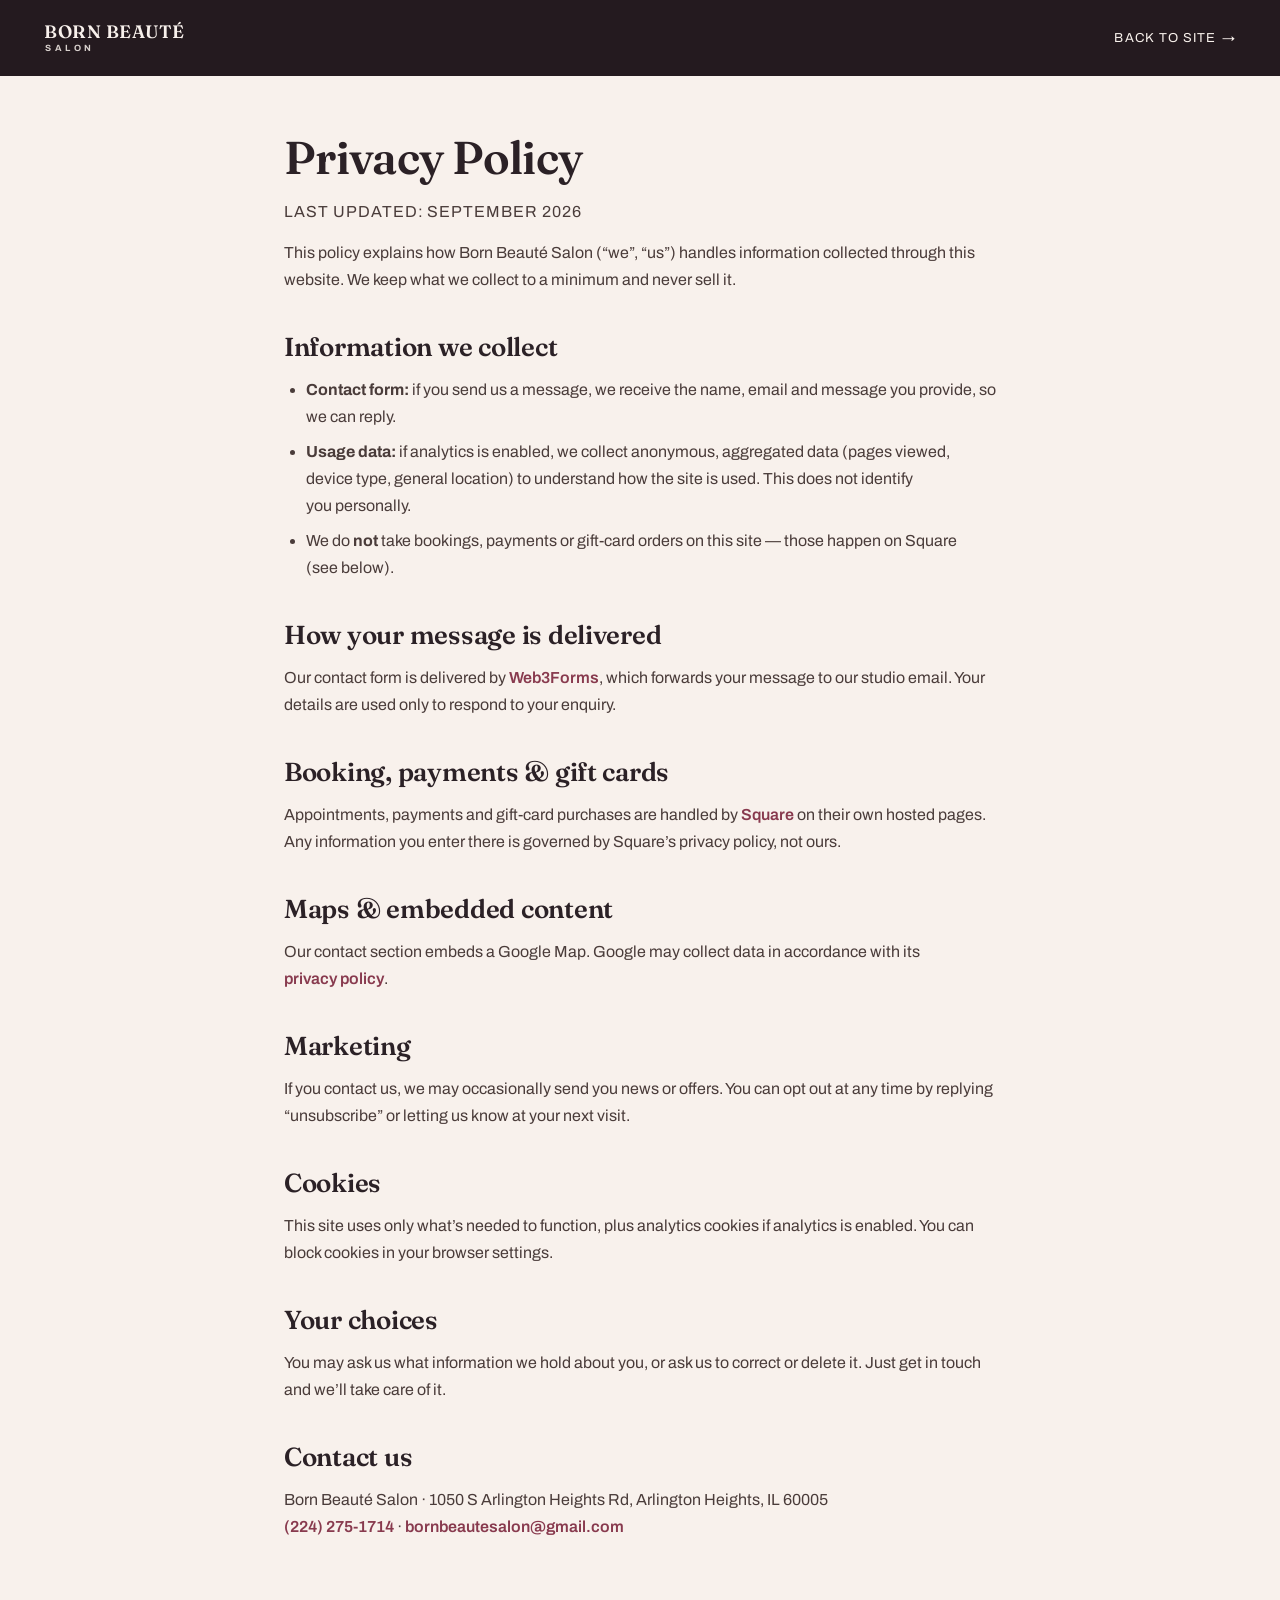
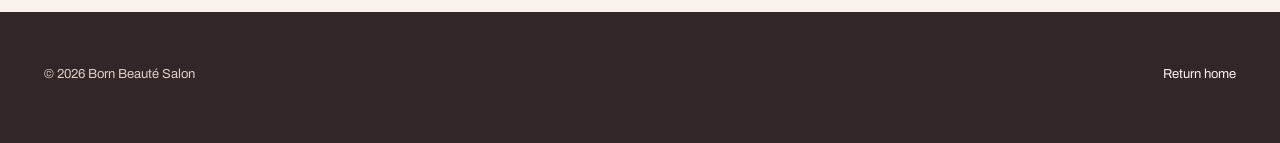
==== commit 19b3e216: "Halve top/bottom spacing on every section Cut vertical (block-direction) padding roughly in half acr" ====
--- a/privacy.html
+++ b/privacy.html
@@ -10,7 +10,7 @@
 <link rel="icon" href="assets/img/favicon.svg" type="image/svg+xml">
 <link rel="preconnect" href="https://fonts.googleapis.com">
 <link rel="preconnect" href="https://fonts.gstatic.com" crossorigin>
-<link rel="stylesheet" href="assets/css/styles.css?v=2">
+<link rel="stylesheet" href="assets/css/styles.css?v=4">
 <script>document.documentElement.classList.add('js');</script>
 <style>
   .legal-header { background: var(--ink-dark); color: var(--color-bg); }
--- a/assets/css/styles.css
+++ b/assets/css/styles.css
@@ -15,6 +15,7 @@
   --color-text: #2b2126;
   --color-accent: #b8556e;
   --color-accent-2: #c79a5c;
+  --color-on-accent: #fff; /* WCAG AA: 4.60:1 vs --color-accent, cream was 4.12:1 */
   --color-divider: color-mix(in srgb, #2b2126 24%, transparent);
 
   --color-neutral-100: #f7efe9;
@@ -22,7 +23,8 @@
   --color-neutral-300: #dccec4;
   --color-neutral-400: #c3b2a7;
   --color-neutral-500: #a4928a;
-  --color-neutral-600: #877772;
+  --color-neutral-600: #716460; /* WCAG AA: darkened from #877772 — 3.82:1 on cream, 3.44:1 on
+     --color-surface (Reviews band). #716460 clears both: 5.09:1 cream, 4.57:1 surface */
   --color-neutral-700: #6c5b57;
   --color-neutral-800: #4a3c3a;
   --color-neutral-900: #322629;
@@ -115,11 +117,11 @@
 
 .skip-link {
   position: absolute; left: 12px; top: -60px; z-index: 200;
-  background: var(--color-accent); color: var(--color-bg);
+  background: var(--color-accent); color: var(--color-on-accent);
   padding: 10px 16px; font-family: var(--font-heading); font-weight: 800; font-size: 14px;
   transition: top .15s ease;
 }
-.skip-link:focus { top: 12px; color: var(--color-bg); }
+.skip-link:focus { top: 12px; color: var(--color-on-accent); }
 
 /* --- shared type --------------------------------------------------------- */
 
@@ -141,8 +143,8 @@
 .eyebrow { font-size: 13px; letter-spacing: 0.08em; text-transform: uppercase; }
 
 .hr { height: 2px; border: 0; margin: 0; background: var(--color-divider); }
-.section { padding-block: 56px; }
-.spacer-56 { height: 56px; }
+.section { padding-block: 28px; }
+.spacer-56 { height: 28px; }
 
 /* --- buttons ------------------------------------------------------------- */
 
@@ -157,8 +159,8 @@
   transition: background-color .15s ease, color .15s ease, border-color .15s ease;
 }
 .btn:disabled { opacity: .45; cursor: not-allowed; }
-.btn-primary { background: var(--color-accent); color: var(--color-bg); }
-.btn-primary:hover { background: var(--color-accent-600); color: var(--color-bg); }
+.btn-primary { background: var(--color-accent); color: var(--color-on-accent); }
+.btn-primary:hover { background: var(--color-accent-600); color: var(--color-on-accent); }
 .btn-primary:active { background: var(--color-accent-700); }
 .btn-secondary { border-color: var(--color-divider); }
 .btn-secondary:hover { background: color-mix(in srgb, var(--color-text) 7%, transparent); color: var(--color-text); }
@@ -221,7 +223,7 @@
 .cart-count {
   min-width: 20px; height: 20px; padding-inline: 5px;
   display: inline-grid; place-items: center;
-  background: var(--color-accent); color: var(--color-bg);
+  background: var(--color-accent); color: var(--color-on-accent);
   font-size: 12px; line-height: 1; font-feature-settings: "tnum" 1;
 }
 .cart-count[hidden] { display: none; }
@@ -285,7 +287,7 @@
   position: relative; z-index: 2; color: var(--color-bg);
   min-height: 100vh; min-height: 100svh; /* full-screen hero */
   display: flex; flex-direction: column; justify-content: flex-end;
-  padding-top: calc(var(--header-h) + 96px);
+  padding-top: calc(var(--header-h) + 48px);
   text-align: left;
 }
 /* Pin the hero copy to the left edge instead of the centered page column, so
@@ -313,7 +315,7 @@
 .stat-label { font-size: 13px; line-height: 14px; letter-spacing: 0.08em; text-transform: uppercase; margin-top: 10px; }
 
 @media (max-width: 620px) {
-  .hero-body { min-height: 0; padding-top: calc(var(--header-h) + 64px); }
+  .hero-body { min-height: 0; padding-top: calc(var(--header-h) + 32px); }
   .stats { gap: 22px 36px; grid-template-columns: repeat(2, auto); }
 }
 
@@ -410,16 +412,16 @@
 
 /* --- booking ------------------------------------------------------------- */
 
-.book { background: var(--color-accent); color: var(--color-bg); }
-.book .wrap { padding-block: 84px; }
+.book { background: var(--color-accent); color: var(--color-on-accent); }
+.book .wrap { padding-block: 42px; }
 .book h2 {
   font-size: clamp(34px, 4.2vw, 56px); line-height: 1.06;
   letter-spacing: -0.015em; margin-left: -0.058em;
 }
 .book h2 span { display: block; }
 .book-meta { display: flex; align-items: center; gap: 24px; flex-wrap: wrap; margin-top: 36px; }
-.book-phone { font-family: var(--font-heading); font-weight: 800; font-size: 24px; line-height: 32px; color: var(--color-bg); font-feature-settings: "tnum" 1; }
-.book-phone:hover { color: var(--color-bg); text-decoration: underline; }
+.book-phone { font-family: var(--font-heading); font-weight: 800; font-size: 24px; line-height: 32px; color: var(--color-on-accent); font-feature-settings: "tnum" 1; }
+.book-phone:hover { color: var(--color-on-accent); text-decoration: underline; }
 
 .book-layout {
   display: grid; grid-template-columns: minmax(0, 5fr) minmax(0, 7fr);
@@ -478,7 +480,7 @@
 @media (max-width: 860px) {
   .book-layout { grid-template-columns: 1fr; }
   .form-grid { grid-template-columns: 1fr; }
-  .book .wrap { padding-block: 64px; }
+  .book .wrap { padding-block: 32px; }
 }
 
 /* --- shop ---------------------------------------------------------------- */
@@ -548,7 +550,7 @@
 /* --- footer -------------------------------------------------------------- */
 
 .site-footer { background: var(--color-neutral-900); color: var(--color-bg); }
-.site-footer .wrap { padding-block: 64px 28px; }
+.site-footer .wrap { padding-block: 32px 14px; }
 .footer-grid { display: grid; grid-template-columns: repeat(auto-fit, minmax(200px, 1fr)); gap: 40px clamp(24px, 4vw, 64px); }
 .footer-brand { font-family: var(--font-heading); font-weight: 800; font-size: 22px; letter-spacing: -0.02em; }
 .footer-about { font-size: 14px; line-height: 24px; margin-top: 16px; max-width: 30ch; color: var(--color-neutral-200); }
@@ -691,12 +693,12 @@
 .textus {
   position: fixed; right: 20px; bottom: 20px; z-index: 95;
   display: inline-flex; align-items: center; gap: 8px;
-  background: var(--color-accent); color: var(--color-bg);
+  background: var(--color-accent); color: var(--color-on-accent);
   padding: 12px 18px; font-family: var(--font-heading); font-weight: 800;
   font-size: 14px; box-shadow: var(--shadow-md);
   transition: background-color .15s ease, transform .15s ease;
 }
-.textus:hover { background: var(--color-accent-600); color: var(--color-bg); transform: translateY(-1px); }
+.textus:hover { background: var(--color-accent-600); color: var(--color-on-accent); transform: translateY(-1px); }
 .textus svg { display: block; }
 
 /* lift the back-to-top button clear of the Text us pill */
@@ -953,7 +955,7 @@
 /* --- reviews (full-width blush band) ------------------------------------- */
 
 .reviews { background: var(--color-surface); }
-.reviews .wrap { padding-block: 76px; }
+.reviews .wrap { padding-block: 38px; }
 
 .reviews-head { text-align: center; max-width: 720px; margin: 0 auto; }
 .reviews-head .kicker { margin-left: auto; margin-right: auto; }
